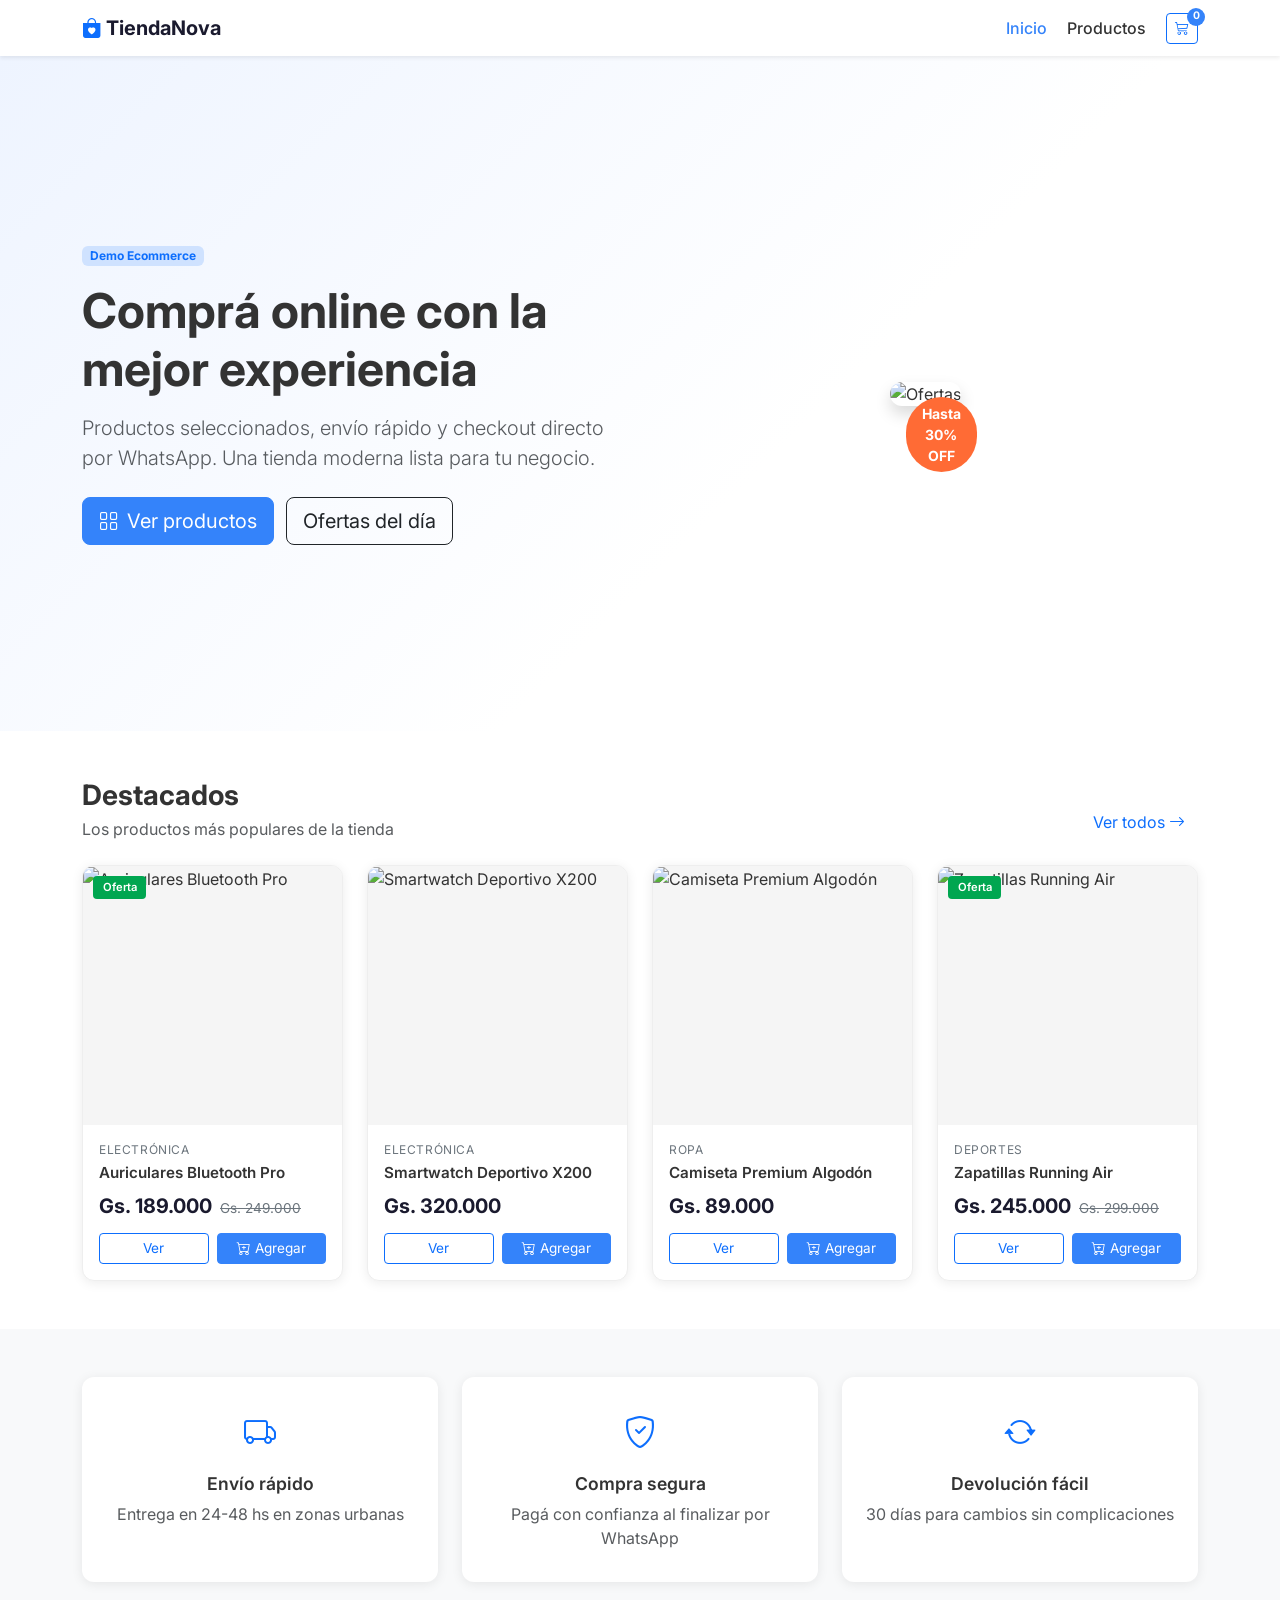
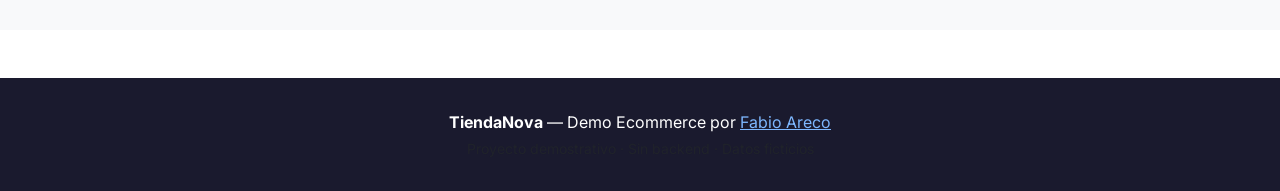
==== demos/ecommerce/index.html @ b5527dc0 "Demos" ====
<!DOCTYPE html>
<html lang="es">
<head>
  <meta charset="UTF-8">
  <meta name="viewport" content="width=device-width, initial-scale=1.0">
  <meta name="description" content="Demo Ecommerce — Tienda online funcional con carrito y checkout por WhatsApp.">
  <title>TiendaNova | Demo Ecommerce</title>
  <link href="https://cdn.jsdelivr.net/npm/bootstrap@5.3.3/dist/css/bootstrap.min.css" rel="stylesheet">
  <link href="https://cdn.jsdelivr.net/npm/bootstrap-icons@1.11.3/font/bootstrap-icons.min.css" rel="stylesheet">
  <link href="https://fonts.googleapis.com/css2?family=Inter:wght@400;500;600;700&display=swap" rel="stylesheet">
  <link href="css/style.css" rel="stylesheet">
</head>
<body>

  <!-- Navbar -->
  <nav class="navbar navbar-expand-lg navbar-light bg-white sticky-top shadow-sm" id="mainNav">
    <div class="container">
      <a class="navbar-brand fw-bold" href="#inicio" data-nav="inicio">
        <i class="bi bi-bag-heart-fill text-primary me-1"></i>TiendaNova
      </a>
      <button class="navbar-toggler border-0" type="button" data-bs-toggle="collapse" data-bs-target="#navMenu">
        <span class="navbar-toggler-icon"></span>
      </button>
      <div class="collapse navbar-collapse" id="navMenu">
        <ul class="navbar-nav ms-auto align-items-lg-center gap-lg-1">
          <li class="nav-item"><a class="nav-link" href="#inicio" data-nav="inicio">Inicio</a></li>
          <li class="nav-item"><a class="nav-link" href="#catalogo" data-nav="catalogo">Productos</a></li>
          <li class="nav-item">
            <button class="btn btn-outline-primary btn-sm position-relative ms-lg-2" id="btnCart" data-nav="carrito">
              <i class="bi bi-cart3"></i>
              <span class="cart-badge" id="cartBadge">0</span>
            </button>
          </li>
        </ul>
      </div>
    </div>
  </nav>

  <!-- Vista: Inicio -->
  <section id="view-inicio" class="view active">
    <div class="hero-shop">
      <div class="container">
        <div class="row align-items-center min-vh-75 py-5">
          <div class="col-lg-6">
            <span class="badge bg-primary-subtle text-primary mb-3">Demo Ecommerce</span>
            <h1 class="display-5 fw-bold mb-3">Comprá online con la mejor experiencia</h1>
            <p class="lead text-muted mb-4">
              Productos seleccionados, envío rápido y checkout directo por WhatsApp.
              Una tienda moderna lista para tu negocio.
            </p>
            <a href="#catalogo" class="btn btn-primary btn-lg me-2" data-nav="catalogo">
              <i class="bi bi-grid me-2"></i>Ver productos
            </a>
            <a href="#catalogo" class="btn btn-outline-dark btn-lg" data-nav="catalogo">Ofertas del día</a>
          </div>
          <div class="col-lg-6 text-center mt-4 mt-lg-0">
            <div class="hero-promo-card">
              <img src="https://images.unsplash.com/photo-1607082348824-0a96f2a4b9da?w=600&h=500&fit=crop" alt="Ofertas" class="img-fluid rounded-4 shadow">
              <div class="promo-tag">Hasta 30% OFF</div>
            </div>
          </div>
        </div>
      </div>
    </div>

    <div class="container py-5">
      <div class="d-flex justify-content-between align-items-end mb-4">
        <div>
          <h2 class="h3 fw-bold mb-1">Destacados</h2>
          <p class="text-muted mb-0">Los productos más populares de la tienda</p>
        </div>
        <a href="#catalogo" class="btn btn-link text-decoration-none" data-nav="catalogo">Ver todos <i class="bi bi-arrow-right"></i></a>
      </div>
      <div class="row g-4" id="featuredProducts"></div>
    </div>

    <div class="bg-light py-5">
      <div class="container">
        <div class="row g-4 text-center">
          <div class="col-md-4">
            <div class="feature-box">
              <i class="bi bi-truck text-primary"></i>
              <h3>Envío rápido</h3>
              <p class="text-muted mb-0">Entrega en 24-48 hs en zonas urbanas</p>
            </div>
          </div>
          <div class="col-md-4">
            <div class="feature-box">
              <i class="bi bi-shield-check text-primary"></i>
              <h3>Compra segura</h3>
              <p class="text-muted mb-0">Pagá con confianza al finalizar por WhatsApp</p>
            </div>
          </div>
          <div class="col-md-4">
            <div class="feature-box">
              <i class="bi bi-arrow-repeat text-primary"></i>
              <h3>Devolución fácil</h3>
              <p class="text-muted mb-0">30 días para cambios sin complicaciones</p>
            </div>
          </div>
        </div>
      </div>
    </div>
  </section>

  <!-- Vista: Catálogo -->
  <section id="view-catalogo" class="view">
    <div class="container py-4 py-lg-5">
      <div class="catalog-header mb-4">
        <h1 class="h2 fw-bold">Catálogo de productos</h1>
        <p class="text-muted">Encontrá lo que buscás con filtros y búsqueda en tiempo real</p>
      </div>

      <div class="row g-3 mb-4">
        <div class="col-md-6 col-lg-5">
          <div class="input-group">
            <span class="input-group-text bg-white"><i class="bi bi-search"></i></span>
            <input type="search" class="form-control" id="searchInput" placeholder="Buscar productos...">
          </div>
        </div>
        <div class="col-md-6 col-lg-4">
          <select class="form-select" id="categoryFilter">
            <option value="">Todas las categorías</option>
          </select>
        </div>
        <div class="col-lg-3">
          <select class="form-select" id="sortFilter">
            <option value="default">Ordenar por</option>
            <option value="price-asc">Precio: menor a mayor</option>
            <option value="price-desc">Precio: mayor a menor</option>
            <option value="name">Nombre A-Z</option>
          </select>
        </div>
      </div>

      <p class="text-muted small mb-3" id="resultsCount"></p>
      <div class="row g-4" id="productsGrid"></div>
      <div class="text-center py-5 d-none" id="noResults">
        <i class="bi bi-search display-4 text-muted"></i>
        <p class="mt-3 text-muted">No se encontraron productos con esos filtros.</p>
      </div>
    </div>
  </section>

  <!-- Vista: Detalle -->
  <section id="view-detalle" class="view">
    <div class="container py-4 py-lg-5" id="productDetail"></div>
  </section>

  <!-- Vista: Carrito -->
  <section id="view-carrito" class="view">
    <div class="container py-4 py-lg-5">
      <h1 class="h2 fw-bold mb-4"><i class="bi bi-cart3 me-2"></i>Mi carrito</h1>
      <div class="row g-4">
        <div class="col-lg-8">
          <div id="cartItems"></div>
          <div class="text-center py-5 d-none" id="emptyCart">
            <i class="bi bi-cart-x display-3 text-muted"></i>
            <p class="mt-3 text-muted">Tu carrito está vacío</p>
            <a href="#catalogo" class="btn btn-primary" data-nav="catalogo">Ir a productos</a>
          </div>
        </div>
        <div class="col-lg-4">
          <div class="cart-summary" id="cartSummary">
            <h3 class="h5 fw-bold mb-3">Resumen del pedido</h3>
            <div class="d-flex justify-content-between mb-2">
              <span class="text-muted">Subtotal</span>
              <span id="subtotalAmount">Gs. 0</span>
            </div>
            <div class="d-flex justify-content-between mb-2">
              <span class="text-muted">Envío</span>
              <span id="shippingAmount">Gs. 25.000</span>
            </div>
            <hr>
            <div class="d-flex justify-content-between fw-bold fs-5 mb-4">
              <span>Total</span>
              <span class="text-primary" id="totalAmount">Gs. 0</span>
            </div>
            <button class="btn btn-success btn-lg w-100" id="btnCheckout" disabled>
              <i class="bi bi-whatsapp me-2"></i>Finalizar pedido por WhatsApp
            </button>
            <button class="btn btn-outline-danger btn-sm w-100 mt-2" id="btnClearCart">
              Vaciar carrito
            </button>
          </div>
        </div>
      </div>
    </div>
  </section>

  <!-- Footer -->
  <footer class="shop-footer">
    <div class="container text-center">
      <p class="mb-1"><strong>TiendaNova</strong> — Demo Ecommerce por <a href="../../index.html">Fabio Areco</a></p>
      <p class="text-muted small mb-0">Proyecto demostrativo · Sin backend · Datos ficticios</p>
    </div>
  </footer>

  <script src="https://cdn.jsdelivr.net/npm/bootstrap@5.3.3/dist/js/bootstrap.bundle.min.js"></script>
  <script src="js/main.js"></script>
</body>
</html>
---- demos/ecommerce/css/style.css ----
:root {
  --primary: #3483fa;
  --primary-dark: #2968c8;
  --secondary: #1a1a2e;
  --success: #00a650;
  --text: #333;
  --muted: #6c757d;
  --bg-light: #f5f5f5;
  --radius: 12px;
  --shadow: 0 2px 12px rgba(0, 0, 0, 0.08);
  --shadow-hover: 0 8px 24px rgba(0, 0, 0, 0.12);
}

* { box-sizing: border-box; }

body {
  font-family: 'Inter', system-ui, sans-serif;
  color: var(--text);
  background: #fff;
}

.min-vh-75 { min-height: 75vh; }

/* Views */
.view { display: none; }
.view.active { display: block; }

/* Navbar */
.navbar-brand { color: var(--secondary) !important; font-size: 1.25rem; }
.nav-link { font-weight: 500; color: var(--text) !important; }
.nav-link:hover, .nav-link.active { color: var(--primary) !important; }

.cart-badge {
  position: absolute;
  top: -6px;
  right: -8px;
  background: var(--primary);
  color: #fff;
  font-size: 0.65rem;
  font-weight: 700;
  min-width: 18px;
  height: 18px;
  border-radius: 50%;
  display: flex;
  align-items: center;
  justify-content: center;
  line-height: 1;
}

/* Hero */
.hero-shop {
  background: linear-gradient(135deg, #eef4ff 0%, #fff 60%);
}

.hero-promo-card { position: relative; display: inline-block; }
.promo-tag {
  position: absolute;
  top: 16px;
  left: 16px;
  background: #ff6b35;
  color: #fff;
  font-weight: 700;
  padding: 0.4rem 1rem;
  border-radius: 50px;
  font-size: 0.875rem;
}

/* Feature boxes */
.feature-box {
  background: #fff;
  padding: 2rem 1.5rem;
  border-radius: var(--radius);
  box-shadow: var(--shadow);
  height: 100%;
}
.feature-box i { font-size: 2rem; display: block; margin-bottom: 1rem; }
.feature-box h3 { font-size: 1.1rem; font-weight: 600; }

/* Product card */
.product-card {
  background: #fff;
  border-radius: var(--radius);
  overflow: hidden;
  box-shadow: var(--shadow);
  transition: transform 0.25s ease, box-shadow 0.25s ease;
  height: 100%;
  display: flex;
  flex-direction: column;
  border: 1px solid #eee;
}
.product-card:hover {
  transform: translateY(-4px);
  box-shadow: var(--shadow-hover);
}
.product-card-img {
  position: relative;
  aspect-ratio: 1;
  overflow: hidden;
  background: var(--bg-light);
}
.product-card-img img {
  width: 100%;
  height: 100%;
  object-fit: cover;
  transition: transform 0.3s ease;
}
.product-card:hover .product-card-img img { transform: scale(1.05); }
.product-badge {
  position: absolute;
  top: 10px;
  left: 10px;
  background: var(--success);
  color: #fff;
  font-size: 0.7rem;
  font-weight: 600;
  padding: 0.2rem 0.6rem;
  border-radius: 4px;
}
.product-card-body {
  padding: 1rem;
  flex: 1;
  display: flex;
  flex-direction: column;
}
.product-category {
  font-size: 0.75rem;
  color: var(--muted);
  text-transform: uppercase;
  letter-spacing: 0.05em;
}
.product-title {
  font-size: 0.95rem;
  font-weight: 600;
  margin: 0.25rem 0 0.5rem;
  line-height: 1.35;
  display: -webkit-box;
  -webkit-line-clamp: 2;
  -webkit-box-orient: vertical;
  overflow: hidden;
}
.product-price {
  font-size: 1.25rem;
  font-weight: 700;
  color: var(--secondary);
  margin-top: auto;
}
.product-price-old {
  font-size: 0.85rem;
  color: var(--muted);
  text-decoration: line-through;
  margin-left: 0.5rem;
  font-weight: 400;
}
.product-card-actions {
  display: flex;
  gap: 0.5rem;
  margin-top: 0.75rem;
}
.product-card-actions .btn { flex: 1; font-size: 0.85rem; }

/* Detail */
.detail-img {
  border-radius: var(--radius);
  overflow: hidden;
  background: var(--bg-light);
}
.detail-img img { width: 100%; border-radius: var(--radius); }
.detail-price { font-size: 2rem; font-weight: 700; color: var(--secondary); }
.detail-desc { color: var(--muted); line-height: 1.7; }
.qty-control {
  display: inline-flex;
  align-items: center;
  border: 1px solid #dee2e6;
  border-radius: 8px;
  overflow: hidden;
}
.qty-control button {
  border: none;
  background: var(--bg-light);
  width: 40px;
  height: 40px;
  font-size: 1.2rem;
  cursor: pointer;
}
.qty-control button:hover { background: #e9ecef; }
.qty-control span {
  width: 48px;
  text-align: center;
  font-weight: 600;
}

/* Cart */
.cart-item {
  display: flex;
  gap: 1rem;
  padding: 1rem;
  background: #fff;
  border-radius: var(--radius);
  box-shadow: var(--shadow);
  margin-bottom: 1rem;
  align-items: center;
}
.cart-item-img {
  width: 80px;
  height: 80px;
  border-radius: 8px;
  object-fit: cover;
  flex-shrink: 0;
}
.cart-item-info { flex: 1; min-width: 0; }
.cart-item-title { font-weight: 600; font-size: 0.95rem; margin-bottom: 0.25rem; }
.cart-item-price { color: var(--primary); font-weight: 600; }
.cart-summary {
  background: #fff;
  border-radius: var(--radius);
  box-shadow: var(--shadow);
  padding: 1.5rem;
  position: sticky;
  top: 80px;
}

/* Buttons */
.btn-primary {
  background: var(--primary);
  border-color: var(--primary);
}
.btn-primary:hover {
  background: var(--primary-dark);
  border-color: var(--primary-dark);
}
.btn-success { background: var(--success); border-color: var(--success); }

/* Footer */
.shop-footer {
  background: var(--secondary);
  color: #fff;
  padding: 2rem 0;
  margin-top: 3rem;
}
.shop-footer a { color: #7eb8ff; }

@media (max-width: 767px) {
  .cart-item { flex-wrap: wrap; }
  .detail-price { font-size: 1.5rem; }
}
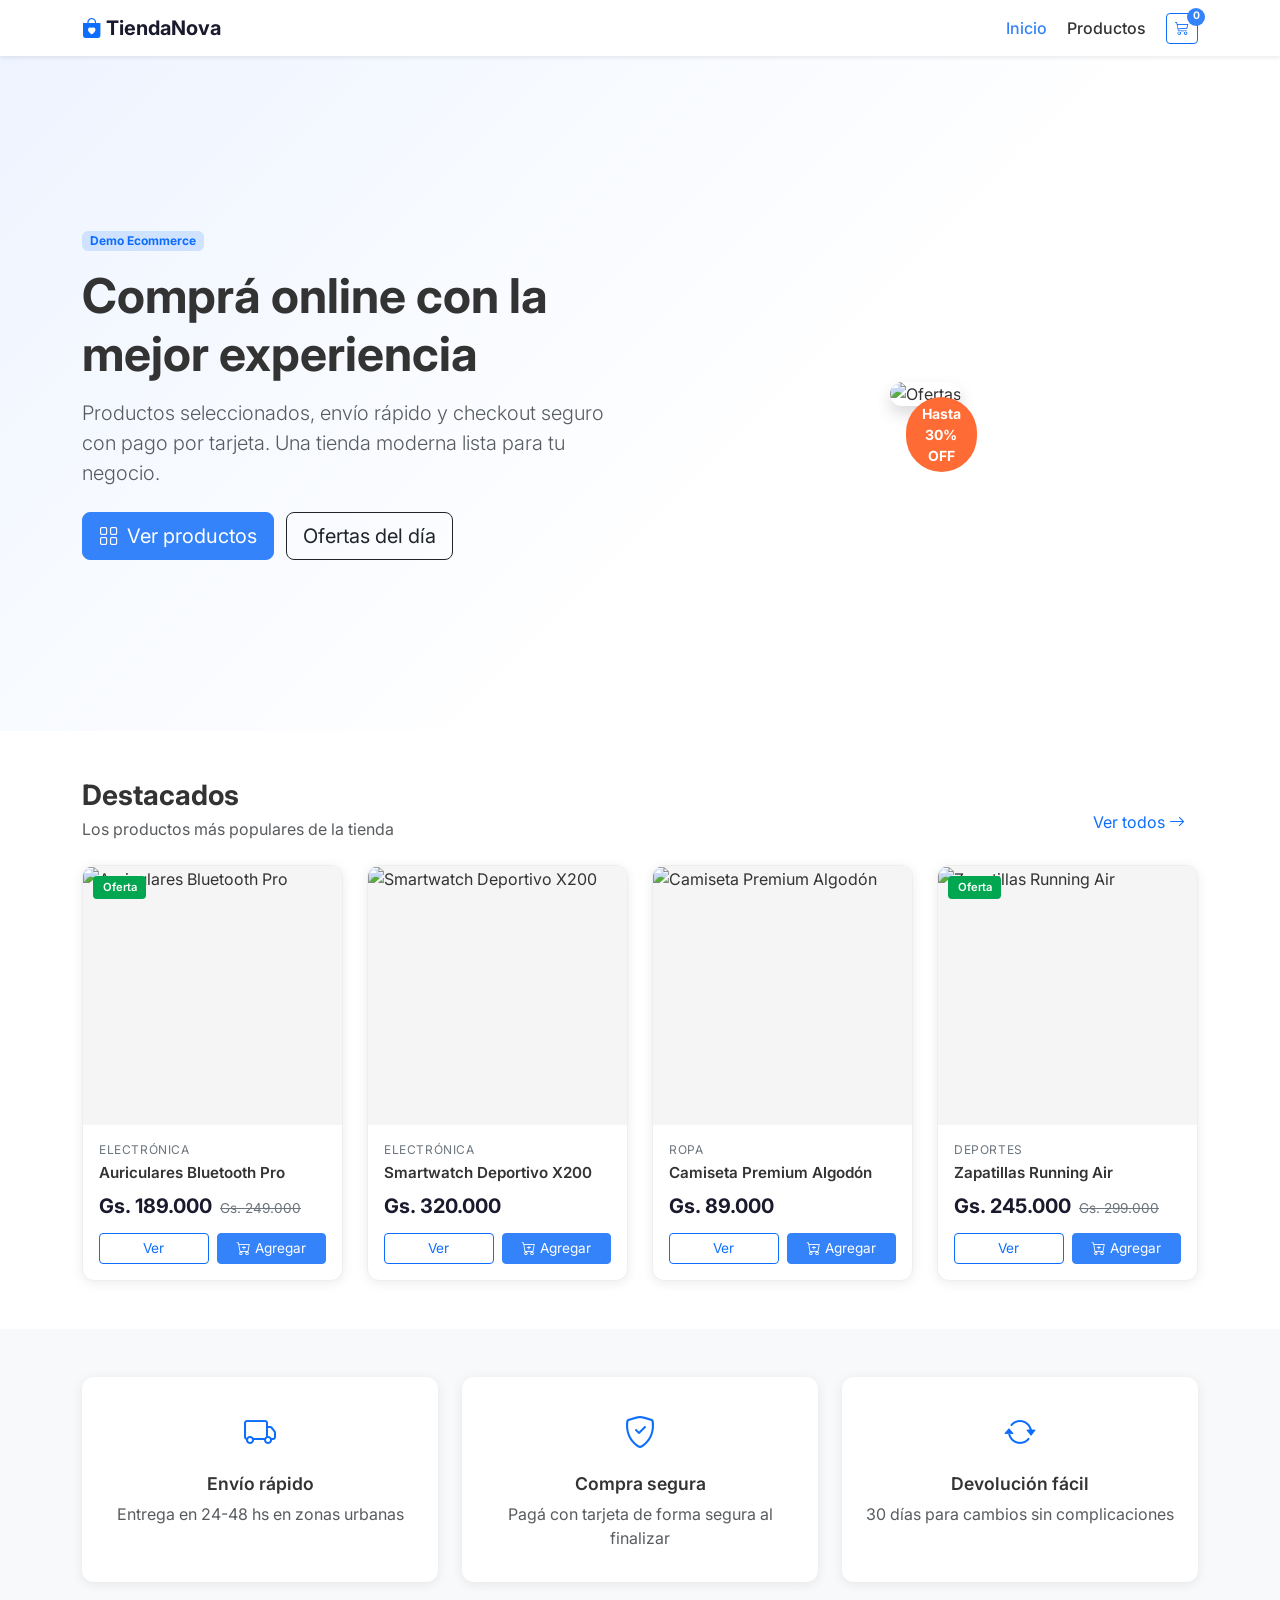
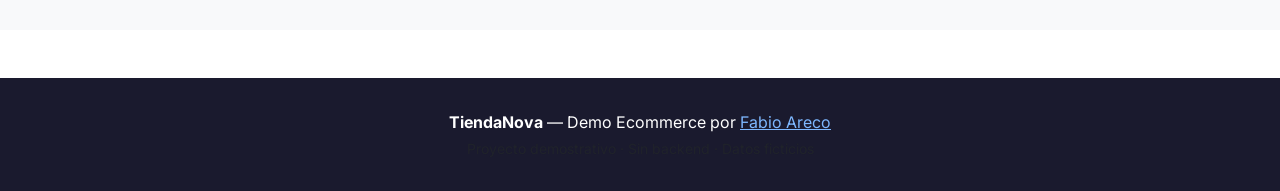
==== commit 1690db44: "Correcion Footer, Checkout" ====
--- a/demos/ecommerce/index.html
+++ b/demos/ecommerce/index.html
@@ -3,7 +3,7 @@
 <head>
   <meta charset="UTF-8">
   <meta name="viewport" content="width=device-width, initial-scale=1.0">
-  <meta name="description" content="Demo Ecommerce — Tienda online funcional con carrito y checkout por WhatsApp.">
+  <meta name="description" content="Demo Ecommerce — Tienda online funcional con carrito, checkout y pago con tarjeta.">
   <title>TiendaNova | Demo Ecommerce</title>
   <link href="https://cdn.jsdelivr.net/npm/bootstrap@5.3.3/dist/css/bootstrap.min.css" rel="stylesheet">
   <link href="https://cdn.jsdelivr.net/npm/bootstrap-icons@1.11.3/font/bootstrap-icons.min.css" rel="stylesheet">
@@ -45,7 +45,7 @@
             <span class="badge bg-primary-subtle text-primary mb-3">Demo Ecommerce</span>
             <h1 class="display-5 fw-bold mb-3">Comprá online con la mejor experiencia</h1>
             <p class="lead text-muted mb-4">
-              Productos seleccionados, envío rápido y checkout directo por WhatsApp.
+              Productos seleccionados, envío rápido y checkout seguro con pago por tarjeta.
               Una tienda moderna lista para tu negocio.
             </p>
             <a href="#catalogo" class="btn btn-primary btn-lg me-2" data-nav="catalogo">
@@ -88,7 +88,7 @@
             <div class="feature-box">
               <i class="bi bi-shield-check text-primary"></i>
               <h3>Compra segura</h3>
-              <p class="text-muted mb-0">Pagá con confianza al finalizar por WhatsApp</p>
+              <p class="text-muted mb-0">Pagá con tarjeta de forma segura al finalizar</p>
             </div>
           </div>
           <div class="col-md-4">
@@ -176,8 +176,8 @@
               <span>Total</span>
               <span class="text-primary" id="totalAmount">Gs. 0</span>
             </div>
-            <button class="btn btn-success btn-lg w-100" id="btnCheckout" disabled>
-              <i class="bi bi-whatsapp me-2"></i>Finalizar pedido por WhatsApp
+            <button class="btn btn-primary btn-lg w-100" id="btnGoCheckout" disabled>
+              Proceder al checkout <i class="bi bi-arrow-right ms-1"></i>
             </button>
             <button class="btn btn-outline-danger btn-sm w-100 mt-2" id="btnClearCart">
               Vaciar carrito
@@ -187,6 +187,211 @@
       </div>
     </div>
   </section>
+
+  <!-- Vista: Checkout -->
+  <section id="view-checkout" class="view">
+    <div class="container py-4 py-lg-5">
+      <nav class="checkout-steps mb-4" aria-label="Pasos del checkout">
+        <div class="checkout-step done" data-step="carrito">
+          <span class="step-num"><i class="bi bi-check-lg"></i></span>
+          <span class="step-label">Carrito</span>
+        </div>
+        <div class="checkout-step-line done"></div>
+        <div class="checkout-step active" data-step="checkout">
+          <span class="step-num">2</span>
+          <span class="step-label">Checkout</span>
+        </div>
+        <div class="checkout-step-line"></div>
+        <div class="checkout-step" data-step="confirmacion">
+          <span class="step-num">3</span>
+          <span class="step-label">Confirmación</span>
+        </div>
+      </nav>
+
+      <h1 class="h2 fw-bold mb-4"><i class="bi bi-credit-card me-2"></i>Finalizar compra</h1>
+
+      <div class="row g-4">
+        <div class="col-lg-7">
+          <form id="checkoutForm" class="checkout-form" novalidate>
+            <!-- Datos personales -->
+            <div class="checkout-block">
+              <h2 class="checkout-block-title"><i class="bi bi-person me-2"></i>Datos personales</h2>
+              <div class="row g-3">
+                <div class="col-md-6">
+                  <label for="checkoutName" class="form-label">Nombre completo *</label>
+                  <input type="text" class="form-control" id="checkoutName" required placeholder="Juan Pérez">
+                </div>
+                <div class="col-md-6">
+                  <label for="checkoutPhone" class="form-label">Teléfono *</label>
+                  <input type="tel" class="form-control" id="checkoutPhone" required placeholder="+595 985 ...">
+                </div>
+                <div class="col-12">
+                  <label for="checkoutEmail" class="form-label">Email</label>
+                  <input type="email" class="form-control" id="checkoutEmail" placeholder="correo@ejemplo.com">
+                </div>
+              </div>
+            </div>
+
+            <!-- Entrega -->
+            <div class="checkout-block">
+              <h2 class="checkout-block-title"><i class="bi bi-geo-alt me-2"></i>Dirección de entrega</h2>
+              <div class="row g-3">
+                <div class="col-12">
+                  <label for="checkoutAddress" class="form-label">Dirección *</label>
+                  <input type="text" class="form-control" id="checkoutAddress" required placeholder="Calle, número, barrio">
+                </div>
+                <div class="col-md-6">
+                  <label for="checkoutCity" class="form-label">Ciudad *</label>
+                  <input type="text" class="form-control" id="checkoutCity" required placeholder="Asunción">
+                </div>
+                <div class="col-md-6">
+                  <label for="checkoutRef" class="form-label">Referencia</label>
+                  <input type="text" class="form-control" id="checkoutRef" placeholder="Casa verde, portón negro...">
+                </div>
+                <div class="col-12">
+                  <label for="checkoutNotes" class="form-label">Notas del pedido</label>
+                  <textarea class="form-control" id="checkoutNotes" rows="2" placeholder="Horario de entrega, instrucciones..."></textarea>
+                </div>
+              </div>
+            </div>
+
+            <!-- Método de pago -->
+            <div class="checkout-block">
+              <h2 class="checkout-block-title"><i class="bi bi-wallet2 me-2"></i>Método de pago</h2>
+              <div class="payment-options">
+                <label class="payment-option">
+                  <input type="radio" name="paymentMethod" value="card" checked>
+                  <span class="payment-option-box">
+                    <i class="bi bi-credit-card"></i>
+                    <span>Tarjeta de crédito / débito</span>
+                  </span>
+                </label>
+                <label class="payment-option">
+                  <input type="radio" name="paymentMethod" value="cash">
+                  <span class="payment-option-box">
+                    <i class="bi bi-cash-coin"></i>
+                    <span>Efectivo contra entrega</span>
+                  </span>
+                </label>
+                <label class="payment-option">
+                  <input type="radio" name="paymentMethod" value="transfer">
+                  <span class="payment-option-box">
+                    <i class="bi bi-bank"></i>
+                    <span>Transferencia bancaria</span>
+                  </span>
+                </label>
+              </div>
+
+              <!-- Formulario tarjeta -->
+              <div id="cardPaymentFields" class="card-payment-fields mt-4">
+                <div class="card-preview mb-3">
+                  <div class="card-preview-chip"></div>
+                  <div class="card-preview-number" id="cardPreviewNumber">•••• •••• •••• ••••</div>
+                  <div class="card-preview-footer">
+                    <span id="cardPreviewName">NOMBRE APELLIDO</span>
+                    <span id="cardPreviewExpiry">MM/AA</span>
+                  </div>
+                </div>
+                <div class="row g-3">
+                  <div class="col-12">
+                    <label for="cardNumber" class="form-label">Número de tarjeta *</label>
+                    <input type="text" class="form-control" id="cardNumber" maxlength="19"
+                           placeholder="4532 1234 5678 9010" inputmode="numeric" autocomplete="cc-number">
+                  </div>
+                  <div class="col-12">
+                    <label for="cardName" class="form-label">Nombre en la tarjeta *</label>
+                    <input type="text" class="form-control" id="cardName" placeholder="Como figura en la tarjeta" autocomplete="cc-name">
+                  </div>
+                  <div class="col-md-6">
+                    <label for="cardExpiry" class="form-label">Vencimiento *</label>
+                    <input type="text" class="form-control" id="cardExpiry" maxlength="5"
+                           placeholder="MM/AA" inputmode="numeric" autocomplete="cc-exp">
+                  </div>
+                  <div class="col-md-6">
+                    <label for="cardCvv" class="form-label">CVV *</label>
+                    <input type="text" class="form-control" id="cardCvv" maxlength="4"
+                           placeholder="123" inputmode="numeric" autocomplete="cc-csc">
+                  </div>
+                </div>
+                <p class="card-demo-note mt-3 mb-0">
+                  <i class="bi bi-shield-lock me-1"></i>
+                  Demo: usá cualquier número de 16 dígitos. No se procesa un pago real.
+                </p>
+              </div>
+            </div>
+
+            <div class="d-flex flex-wrap gap-2 mt-2">
+              <button type="submit" class="btn btn-primary btn-lg flex-grow-1" id="btnConfirmOrder">
+                <i class="bi bi-lock me-2"></i><span id="btnConfirmText">Pagar y confirmar pedido</span>
+              </button>
+              <button type="button" class="btn btn-outline-secondary btn-lg" id="btnBackCart" data-nav="carrito">
+                <i class="bi bi-arrow-left me-1"></i>Volver al carrito
+              </button>
+            </div>
+          </form>
+        </div>
+
+        <div class="col-lg-5">
+          <div class="cart-summary checkout-summary">
+            <h3 class="h5 fw-bold mb-3">Resumen del pedido</h3>
+            <div id="checkoutItems" class="checkout-items-list mb-3"></div>
+            <div class="d-flex justify-content-between mb-2">
+              <span class="text-muted">Subtotal</span>
+              <span id="checkoutSubtotal">Gs. 0</span>
+            </div>
+            <div class="d-flex justify-content-between mb-2">
+              <span class="text-muted">Envío</span>
+              <span id="checkoutShipping">Gs. 25.000</span>
+            </div>
+            <hr>
+            <div class="d-flex justify-content-between fw-bold fs-5">
+              <span>Total</span>
+              <span class="text-primary" id="checkoutTotal">Gs. 0</span>
+            </div>
+          </div>
+        </div>
+      </div>
+    </div>
+  </section>
+
+  <!-- Vista: Confirmación -->
+  <section id="view-confirmacion" class="view">
+    <div class="container py-4 py-lg-5">
+      <div class="checkout-success text-center mb-4">
+        <div class="success-icon"><i class="bi bi-check-circle-fill"></i></div>
+        <h1 class="h2 fw-bold mt-3">¡Compra confirmada!</h1>
+        <p class="text-muted mx-auto" style="max-width: 520px;" id="confirmationMessage">
+          Tu orden fue registrada exitosamente. Recibirás un email con los detalles del envío.
+        </p>
+      </div>
+
+      <div class="row justify-content-center">
+        <div class="col-lg-8">
+          <div class="order-receipt" id="orderReceipt">
+            <!-- Generado por JS -->
+          </div>
+          <div class="d-flex flex-wrap justify-content-center gap-3 mt-4">
+            <button type="button" class="btn btn-outline-secondary" id="btnPrintOrder">
+              <i class="bi bi-printer me-2"></i>Imprimir orden
+            </button>
+            <a href="#catalogo" class="btn btn-primary btn-lg" data-nav="catalogo">
+              <i class="bi bi-grid me-2"></i>Seguir comprando
+            </a>
+            <a href="#inicio" class="btn btn-outline-secondary btn-lg" data-nav="inicio">Volver al inicio</a>
+          </div>
+        </div>
+      </div>
+    </div>
+  </section>
+
+  <!-- Overlay procesando pago -->
+  <div class="payment-overlay d-none" id="paymentOverlay" aria-hidden="true">
+    <div class="payment-overlay-box">
+      <div class="payment-spinner"></div>
+      <h2 class="h5 fw-bold mt-3 mb-1" id="overlayTitle">Procesando pago...</h2>
+      <p class="text-muted small mb-0" id="overlayText">Verificando datos de la tarjeta</p>
+    </div>
+  </div>
 
   <!-- Footer -->
   <footer class="shop-footer">
--- a/demos/ecommerce/css/style.css
+++ b/demos/ecommerce/css/style.css
@@ -219,6 +219,304 @@
   top: 80px;
 }
 
+/* Checkout */
+.checkout-steps {
+  display: flex;
+  align-items: center;
+  justify-content: center;
+  gap: 0;
+  max-width: 520px;
+  margin-left: auto;
+  margin-right: auto;
+}
+.checkout-step {
+  display: flex;
+  flex-direction: column;
+  align-items: center;
+  gap: 0.35rem;
+  flex-shrink: 0;
+}
+.step-num {
+  width: 36px;
+  height: 36px;
+  border-radius: 50%;
+  background: var(--bg-light);
+  color: var(--muted);
+  font-weight: 700;
+  font-size: 0.9rem;
+  display: flex;
+  align-items: center;
+  justify-content: center;
+  border: 2px solid #dee2e6;
+}
+.checkout-step.active .step-num {
+  background: var(--primary);
+  border-color: var(--primary);
+  color: #fff;
+}
+.checkout-step.done .step-num {
+  background: var(--success);
+  border-color: var(--success);
+  color: #fff;
+}
+.step-label {
+  font-size: 0.75rem;
+  font-weight: 600;
+  color: var(--muted);
+}
+.checkout-step.active .step-label { color: var(--primary); }
+.checkout-step.done .step-label { color: var(--success); }
+.checkout-step-line {
+  flex: 1;
+  height: 2px;
+  background: #dee2e6;
+  min-width: 40px;
+  margin: 0 0.5rem;
+  margin-bottom: 1.25rem;
+}
+.checkout-step-line.done { background: var(--success); }
+
+.checkout-block {
+  background: #fff;
+  border-radius: var(--radius);
+  box-shadow: var(--shadow);
+  padding: 1.5rem;
+  margin-bottom: 1.25rem;
+  border: 1px solid #eee;
+}
+.checkout-block-title {
+  font-size: 1rem;
+  font-weight: 600;
+  margin-bottom: 1rem;
+  padding-bottom: 0.75rem;
+  border-bottom: 1px solid #eee;
+}
+.checkout-form .form-label {
+  font-size: 0.875rem;
+  font-weight: 500;
+}
+.checkout-form .form-control {
+  border-radius: 8px;
+  padding: 0.6rem 0.85rem;
+}
+
+.payment-options {
+  display: flex;
+  flex-direction: column;
+  gap: 0.75rem;
+}
+.payment-option { margin: 0; cursor: pointer; }
+.payment-option input { position: absolute; opacity: 0; pointer-events: none; }
+.payment-option-box {
+  display: flex;
+  align-items: center;
+  gap: 0.75rem;
+  padding: 0.85rem 1rem;
+  border: 2px solid #dee2e6;
+  border-radius: 10px;
+  font-weight: 500;
+  transition: border-color 0.2s, background 0.2s;
+}
+.payment-option-box i { font-size: 1.25rem; color: var(--primary); }
+.payment-option input:checked + .payment-option-box {
+  border-color: var(--primary);
+  background: rgba(52, 131, 250, 0.06);
+}
+
+.checkout-items-list {
+  max-height: 220px;
+  overflow-y: auto;
+}
+.checkout-item {
+  display: flex;
+  gap: 0.75rem;
+  align-items: center;
+  padding: 0.5rem 0;
+  border-bottom: 1px solid #f0f0f0;
+  font-size: 0.875rem;
+}
+.checkout-item:last-child { border-bottom: none; }
+.checkout-item img {
+  width: 48px;
+  height: 48px;
+  border-radius: 6px;
+  object-fit: cover;
+}
+.checkout-item-info { flex: 1; min-width: 0; }
+.checkout-item-name {
+  font-weight: 600;
+  white-space: nowrap;
+  overflow: hidden;
+  text-overflow: ellipsis;
+}
+.checkout-item-meta { color: var(--muted); font-size: 0.8rem; }
+
+.checkout-success .success-icon {
+  font-size: 4rem;
+  color: var(--success);
+  line-height: 1;
+}
+
+/* Card payment */
+.card-payment-fields {
+  padding-top: 0.5rem;
+  border-top: 1px dashed #dee2e6;
+}
+.card-preview {
+  background: linear-gradient(135deg, #1a1a2e 0%, #3483fa 100%);
+  border-radius: 14px;
+  padding: 1.5rem;
+  color: #fff;
+  max-width: 360px;
+  aspect-ratio: 1.6;
+  display: flex;
+  flex-direction: column;
+  justify-content: space-between;
+  box-shadow: 0 8px 24px rgba(52, 131, 250, 0.3);
+}
+.card-preview-chip {
+  width: 40px;
+  height: 28px;
+  background: linear-gradient(135deg, #e8c84a, #c9a227);
+  border-radius: 4px;
+}
+.card-preview-number {
+  font-size: 1.15rem;
+  letter-spacing: 0.12em;
+  font-family: 'Courier New', monospace;
+}
+.card-preview-footer {
+  display: flex;
+  justify-content: space-between;
+  font-size: 0.75rem;
+  text-transform: uppercase;
+  letter-spacing: 0.05em;
+  opacity: 0.9;
+}
+.card-demo-note {
+  font-size: 0.8rem;
+  color: var(--muted);
+  background: #f8f9fa;
+  padding: 0.65rem 0.85rem;
+  border-radius: 8px;
+}
+
+/* Order receipt */
+.order-receipt {
+  background: #fff;
+  border-radius: var(--radius);
+  box-shadow: var(--shadow);
+  border: 1px solid #eee;
+  overflow: hidden;
+}
+.order-receipt-header {
+  background: linear-gradient(135deg, var(--primary), var(--primary-dark));
+  color: #fff;
+  padding: 1.5rem;
+  display: flex;
+  justify-content: space-between;
+  align-items: flex-start;
+  flex-wrap: wrap;
+  gap: 1rem;
+}
+.order-receipt-header h2 {
+  font-size: 1.1rem;
+  font-weight: 700;
+  margin: 0;
+}
+.order-receipt-body { padding: 1.5rem; }
+.order-receipt-section {
+  margin-bottom: 1.25rem;
+  padding-bottom: 1.25rem;
+  border-bottom: 1px solid #f0f0f0;
+}
+.order-receipt-section:last-child { border-bottom: none; margin-bottom: 0; padding-bottom: 0; }
+.order-receipt-section h3 {
+  font-size: 0.75rem;
+  text-transform: uppercase;
+  letter-spacing: 0.06em;
+  color: var(--muted);
+  margin-bottom: 0.75rem;
+  font-weight: 600;
+}
+.order-receipt-row {
+  display: flex;
+  justify-content: space-between;
+  font-size: 0.9rem;
+  margin-bottom: 0.35rem;
+}
+.order-receipt-table {
+  width: 100%;
+  font-size: 0.875rem;
+}
+.order-receipt-table th {
+  font-size: 0.75rem;
+  text-transform: uppercase;
+  color: var(--muted);
+  font-weight: 600;
+  padding: 0.5rem 0;
+  border-bottom: 1px solid #eee;
+}
+.order-receipt-table td {
+  padding: 0.65rem 0;
+  border-bottom: 1px solid #f5f5f5;
+  vertical-align: middle;
+}
+.order-receipt-table tr:last-child td { border-bottom: none; }
+.order-receipt-total {
+  background: #f8f9fa;
+  padding: 1rem 1.5rem;
+}
+.order-status-badge {
+  display: inline-flex;
+  align-items: center;
+  gap: 0.35rem;
+  background: rgba(0, 166, 80, 0.12);
+  color: var(--success);
+  font-size: 0.8rem;
+  font-weight: 600;
+  padding: 0.35rem 0.75rem;
+  border-radius: 50px;
+}
+
+/* Payment overlay */
+.payment-overlay {
+  position: fixed;
+  inset: 0;
+  background: rgba(26, 26, 46, 0.75);
+  z-index: 9999;
+  display: flex;
+  align-items: center;
+  justify-content: center;
+  backdrop-filter: blur(4px);
+}
+.payment-overlay-box {
+  background: #fff;
+  border-radius: var(--radius);
+  padding: 2.5rem 2rem;
+  text-align: center;
+  min-width: 280px;
+  box-shadow: 0 20px 60px rgba(0, 0, 0, 0.2);
+}
+.payment-spinner {
+  width: 48px;
+  height: 48px;
+  border: 4px solid #e9ecef;
+  border-top-color: var(--primary);
+  border-radius: 50%;
+  margin: 0 auto;
+  animation: spin 0.8s linear infinite;
+}
+@keyframes spin { to { transform: rotate(360deg); } }
+
+@media print {
+  .navbar, .shop-footer, .checkout-success, .payment-overlay,
+  .btn, [data-nav] { display: none !important; }
+  .view { display: none !important; }
+  #view-confirmacion { display: block !important; }
+  .order-receipt { box-shadow: none; border: 1px solid #ccc; }
+}
+
 /* Buttons */
 .btn-primary {
   background: var(--primary);
